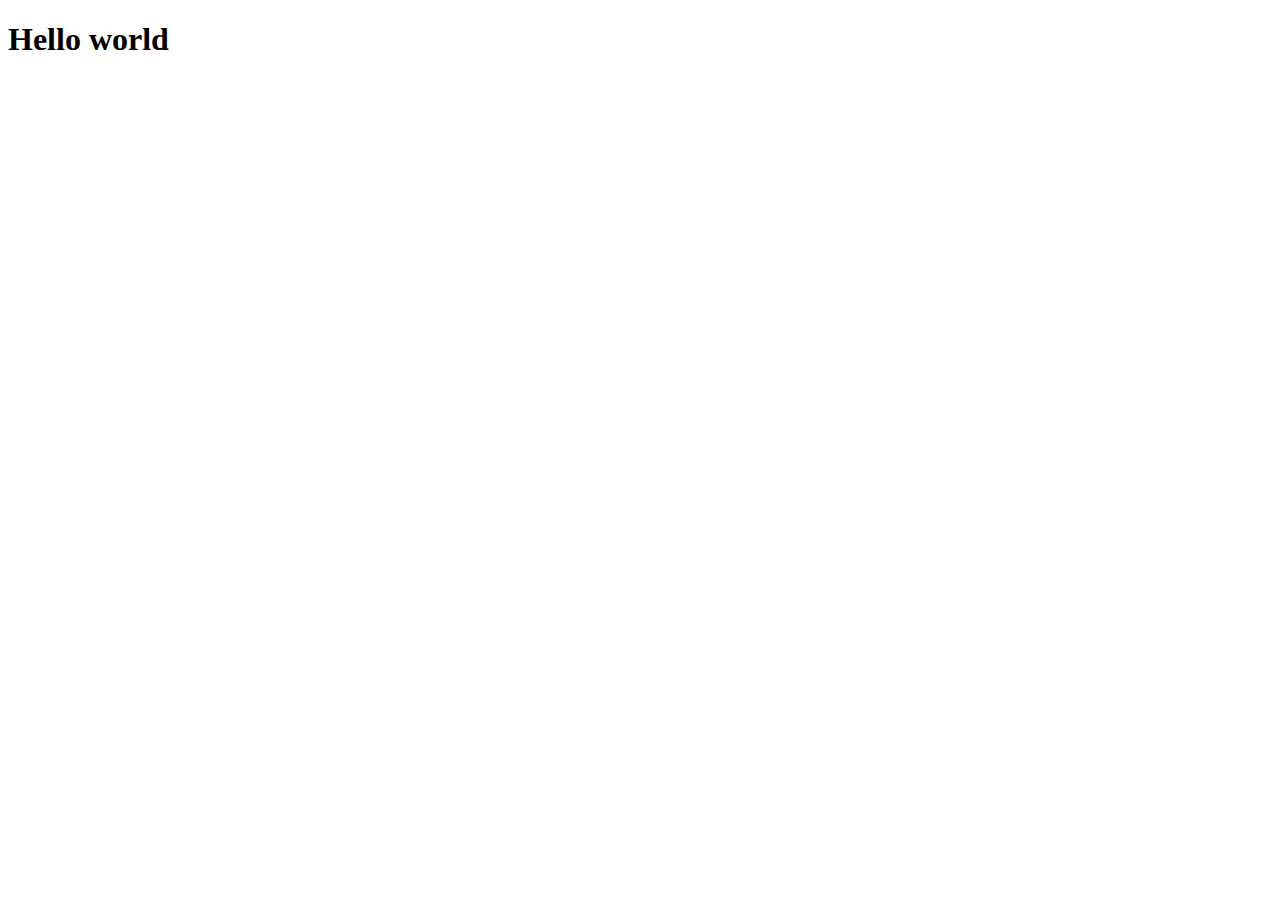
==== discussionBoard/index.html @ 01460291 "add boilerplate stuff (bootstrap and jquery)" ====
<!DOCTYPE html>
<html lang="en">
<head>
  <meta charset="UTF-8">
  <title>Document</title>
</head>
<body>
  <h1>Hello world</h1>


  <script src="bower_components/jquery/dist/jquery.js"></script>
  <script src="bower_components/bootstrap/dist/js/bootstrap.js"></script>
</body>
</html>
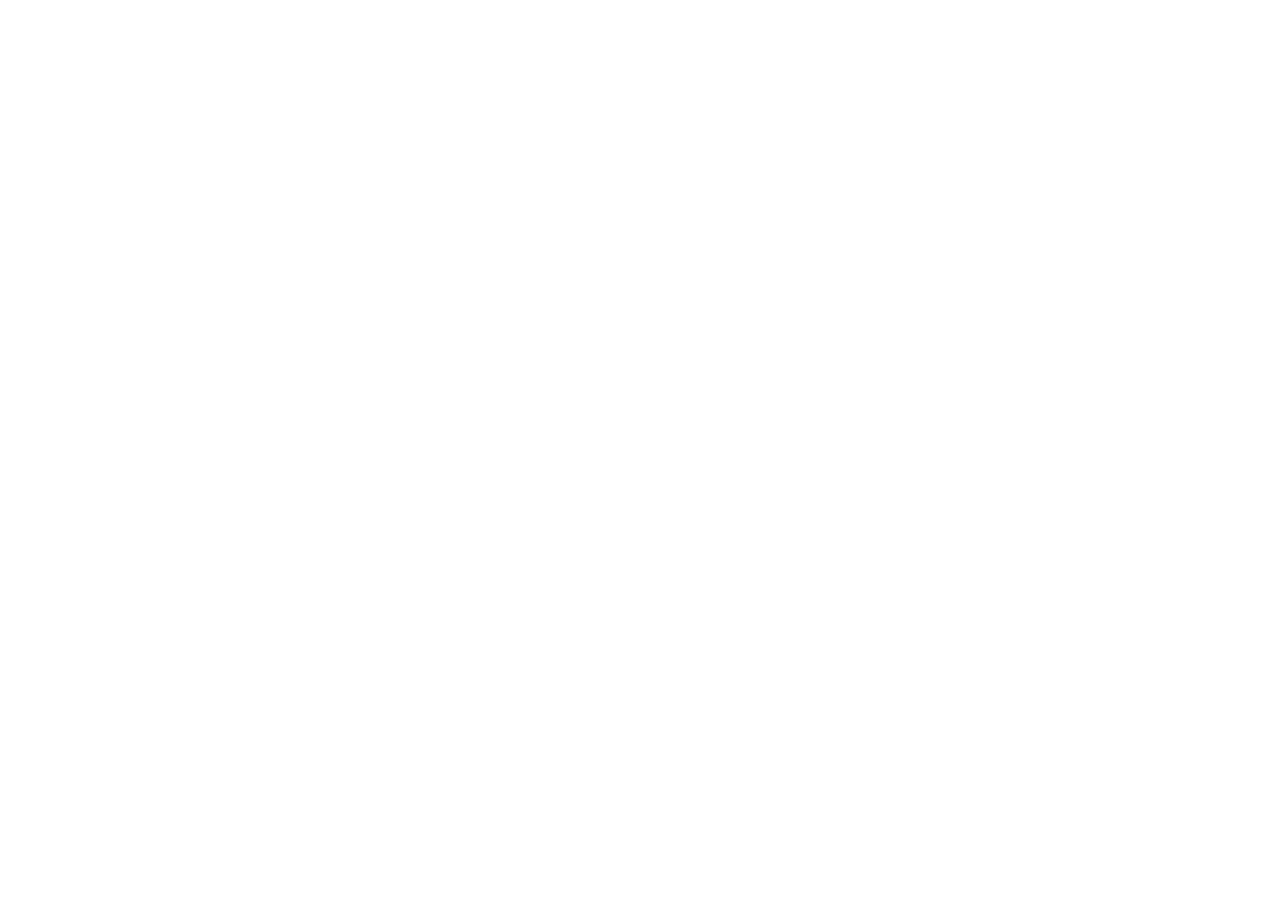
==== commit c4c5307d: "add CSS files I had forgot" ====
--- a/discussionBoard/index.html
+++ b/discussionBoard/index.html
@@ -3,9 +3,12 @@
 <head>
   <meta charset="UTF-8">
   <title>Document</title>
+
+  <link rel="stylesheet" href="bower_components/dist/css/bootstrap.css">
+  <link rel="stylesheet" href="bower_components/dist/css/bootstrap-theme.css">
 </head>
 <body>
-  <h1>Hello world</h1>
+
 
 
   <script src="bower_components/jquery/dist/jquery.js"></script>
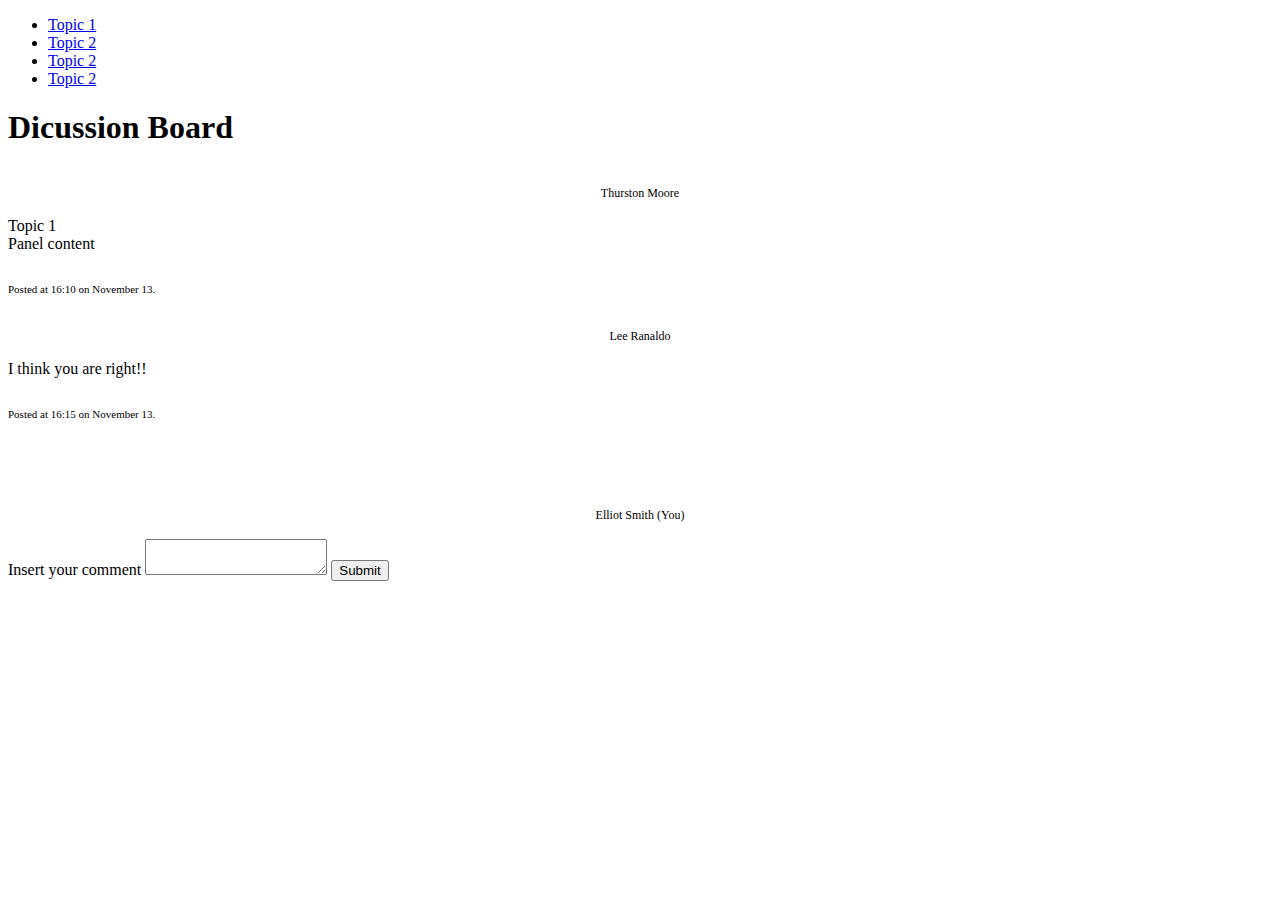
==== commit d7dd46a3: "add input for user commenting" ====
--- a/discussionBoard/index.html
+++ b/discussionBoard/index.html
@@ -4,12 +4,87 @@
   <meta charset="UTF-8">
   <title>Document</title>
 
-  <link rel="stylesheet" href="bower_components/dist/css/bootstrap.css">
-  <link rel="stylesheet" href="bower_components/dist/css/bootstrap-theme.css">
+  <link rel="stylesheet" href="bower_components/bootstrap/dist/css/bootstrap.css">
+  <link rel="stylesheet" href="bower_components/bootstrap/dist/css/bootstrap-theme.css">
+  <link rel="stylesheet" href="css/custom.css">
 </head>
 <body>
 
+  <div id="wrapper" class="container">
+    <div class="row">
+      <nav id="sidebar" class="col-sm-3">
+        <ul class="nav nav-pills nav-stacked">
+          <li class="active"><a href="#">Topic 1</a></li>
+          <li><a href="#">Topic 2</a></li>
+          <li><a href="#">Topic 2</a></li>
+          <li><a href="#">Topic 2</a></li>
+        </ul>
+      </nav>
 
+      <main class="col-sm-9">
+        <div class="row">
+          <div class="page-header" >
+            <h1>Dicussion Board</h1>
+          </div>
+        </div>
+
+        <!-- Start post -->
+        <div class="row">
+          <figure class="user-avatar col-sm-2 user-avatar">
+            <img src="images/avatar1.png" alt="">
+            <figcaption>Thurston Moore</figcaption>
+          </figure>
+          <div class="col-sm-10">
+            <div class="panel panel-default">
+              <div class="panel-heading">Topic 1</div>
+              <div class="panel-body">
+                Panel content
+                <div class="post-footer">
+                  Posted at 16:10 on November 13.
+                </div>
+              </div>
+            </div>
+          </div>
+        </div>
+        <!-- End Post -->
+
+        <div class="row">
+          <figure class="user-avatar col-sm-2 user-avatar">
+            <img src="images/avatar3.png" alt="">
+            <figcaption>Lee Ranaldo</figcaption>
+          </figure>
+          <div class="col-sm-10">
+            <div class="panel panel-default">
+              <div class="panel-body">
+                I think you are right!!
+                <div class="post-footer">
+                  Posted at 16:15 on November 13.
+                </div>
+                
+              </div>
+            </div>
+          </div>
+        </div>
+    
+        <br /><br /><br />
+        <div class="row">
+          <figure class="user-avatar col-sm-2 user-avatar">
+            <img src="images/avatar2.png" alt="">
+            <figcaption>Elliot Smith (You)</figcaption>
+          </figure>
+          <div class="col-sm-10">            
+            <div class="form-group">
+              <label for="">Insert your comment</label>
+              <textarea class="form-control"></textarea>
+              
+
+              <button id="submit" type="submit" class="btn btn-primary submit-button pull-right">Submit</button>
+            </div>
+          </div>
+        </div>
+      </main>
+    </div>
+  </div>
 
   <script src="bower_components/jquery/dist/jquery.js"></script>
   <script src="bower_components/bootstrap/dist/js/bootstrap.js"></script>
--- a/discussionBoard/css/custom.css
+++ b/discussionBoard/css/custom.css
@@ -0,0 +1,17 @@
+.user-avatar img{
+  width: 100%;
+}
+
+.post-footer{
+  padding-top: 30px;
+  font-size: 11px;
+}
+
+.submit-button{
+  margin-top: 10px;
+}
+
+.user-avatar figcaption{
+  text-align: center;
+  font-size: 12px;
+}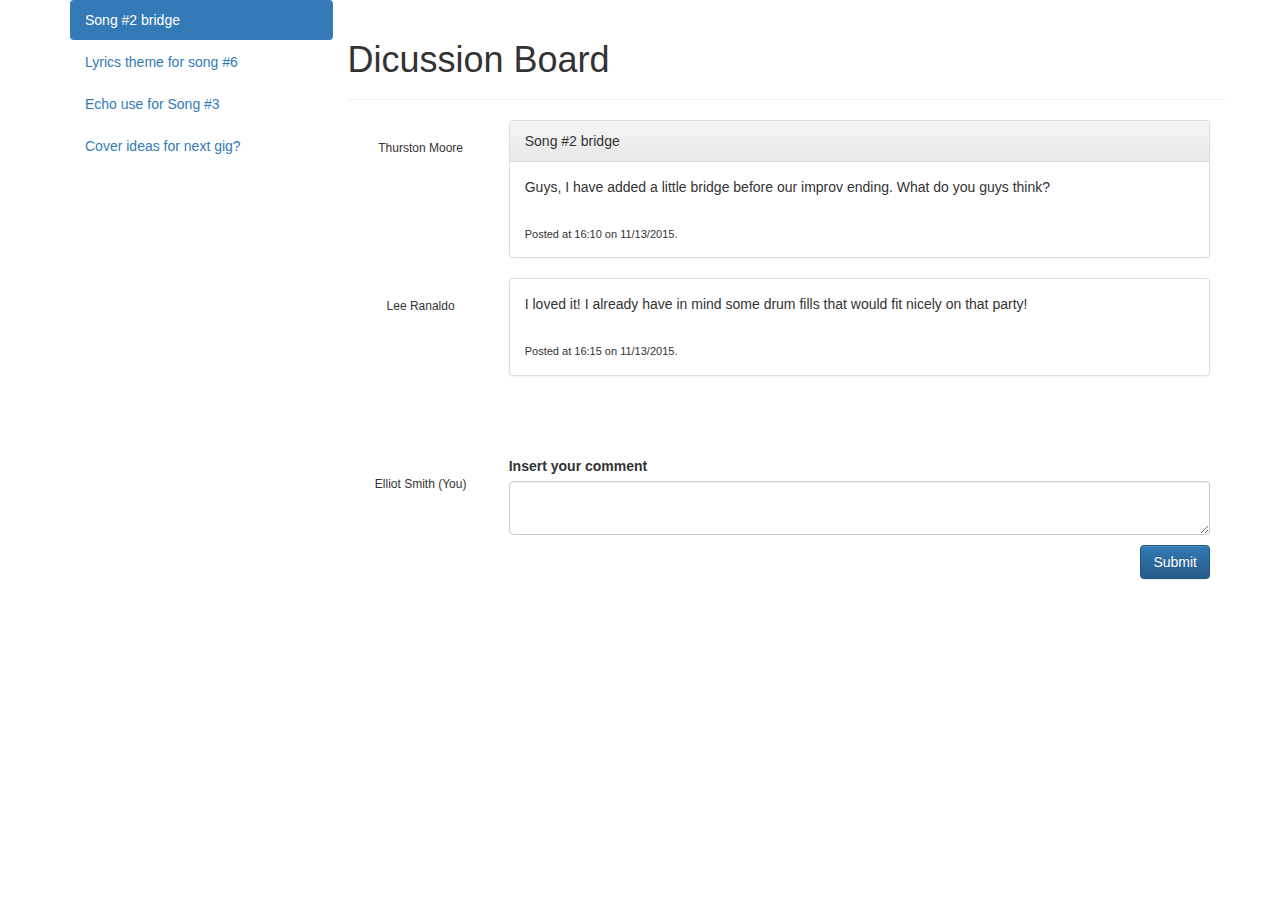
==== commit 894d2095: "remove bower" ====
--- a/discussionBoard/index.html
+++ b/discussionBoard/index.html
@@ -4,8 +4,8 @@
   <meta charset="UTF-8">
   <title>Document</title>
 
-  <link rel="stylesheet" href="bower_components/bootstrap/dist/css/bootstrap.css">
-  <link rel="stylesheet" href="bower_components/bootstrap/dist/css/bootstrap-theme.css">
+  <link rel="stylesheet" href="css/bootstrap.css">
+  <link rel="stylesheet" href="css/bootstrap-theme.css">
   <link rel="stylesheet" href="css/custom.css">
 </head>
 <body>
@@ -14,10 +14,10 @@
     <div class="row">
       <nav id="sidebar" class="col-sm-3">
         <ul class="nav nav-pills nav-stacked">
-          <li class="active"><a href="#">Topic 1</a></li>
-          <li><a href="#">Topic 2</a></li>
-          <li><a href="#">Topic 2</a></li>
-          <li><a href="#">Topic 2</a></li>
+          <li class="active"><a href="#">Song #2 bridge</a></li>
+          <li><a href="#">Lyrics theme for song #6</a></li>
+          <li><a href="#">Echo use for Song #3</a></li>
+          <li><a href="#">Cover ideas for next gig?</a></li>
         </ul>
       </nav>
 
@@ -28,65 +28,71 @@
           </div>
         </div>
 
-        <!-- Start post -->
-        <div class="row">
-          <figure class="user-avatar col-sm-2 user-avatar">
-            <img src="images/avatar1.png" alt="">
-            <figcaption>Thurston Moore</figcaption>
-          </figure>
-          <div class="col-sm-10">
-            <div class="panel panel-default">
-              <div class="panel-heading">Topic 1</div>
-              <div class="panel-body">
-                Panel content
-                <div class="post-footer">
-                  Posted at 16:10 on November 13.
+        <div id="post-list" class="post-list">
+          <!-- Start post -->
+          <div id="post-1" class="row">
+            <figure class="user-avatar col-sm-2 user-avatar">
+              <img src="images/avatar1.png" alt="">
+              <figcaption>Thurston Moore</figcaption>
+            </figure>
+            <div class="col-sm-10">
+              <div class="panel panel-default">
+                <div class="panel-heading">Song #2 bridge</div>
+                <div class="panel-body">
+                  Guys, I have added a little bridge before our improv ending. What do you guys think?
+                  <div class="post-footer">
+                    Posted at 16:10 on 11/13/2015.
+                  </div>
                 </div>
               </div>
             </div>
           </div>
-        </div>
-        <!-- End Post -->
+          <!-- End Post -->
 
-        <div class="row">
-          <figure class="user-avatar col-sm-2 user-avatar">
-            <img src="images/avatar3.png" alt="">
-            <figcaption>Lee Ranaldo</figcaption>
-          </figure>
-          <div class="col-sm-10">
-            <div class="panel panel-default">
-              <div class="panel-body">
-                I think you are right!!
-                <div class="post-footer">
-                  Posted at 16:15 on November 13.
+          <div id="post-2" class="row">
+            <figure class="user-avatar col-sm-2 user-avatar">
+              <img src="images/avatar3.png" alt="">
+              <figcaption>Lee Ranaldo</figcaption>
+            </figure>
+            <div class="col-sm-10">
+              <div class="panel panel-default">
+                <div class="panel-body">
+                  I loved it! I already have in mind some drum fills that would fit nicely on that party!
+                  <div class="post-footer">
+                    Posted at 16:15 on 11/13/2015.
+                  </div>
+                  
                 </div>
-                
               </div>
             </div>
-          </div>
+          </div>    
         </div>
-    
+
+
         <br /><br /><br />
         <div class="row">
           <figure class="user-avatar col-sm-2 user-avatar">
-            <img src="images/avatar2.png" alt="">
+            <img src="images/myAvatar.png" alt="">
             <figcaption>Elliot Smith (You)</figcaption>
           </figure>
           <div class="col-sm-10">            
             <div class="form-group">
               <label for="">Insert your comment</label>
-              <textarea class="form-control"></textarea>
+              <textarea id="input-content" class="form-control"></textarea>
               
 
               <button id="submit" type="submit" class="btn btn-primary submit-button pull-right">Submit</button>
             </div>
           </div>
         </div>
+
+
       </main>
     </div>
   </div>
 
-  <script src="bower_components/jquery/dist/jquery.js"></script>
-  <script src="bower_components/bootstrap/dist/js/bootstrap.js"></script>
+  <script src="js/jquery.js"></script>
+  <script src="js/bootstrap.js"></script>
+  <script src="js/script.js"></script>
 </body>
 </html>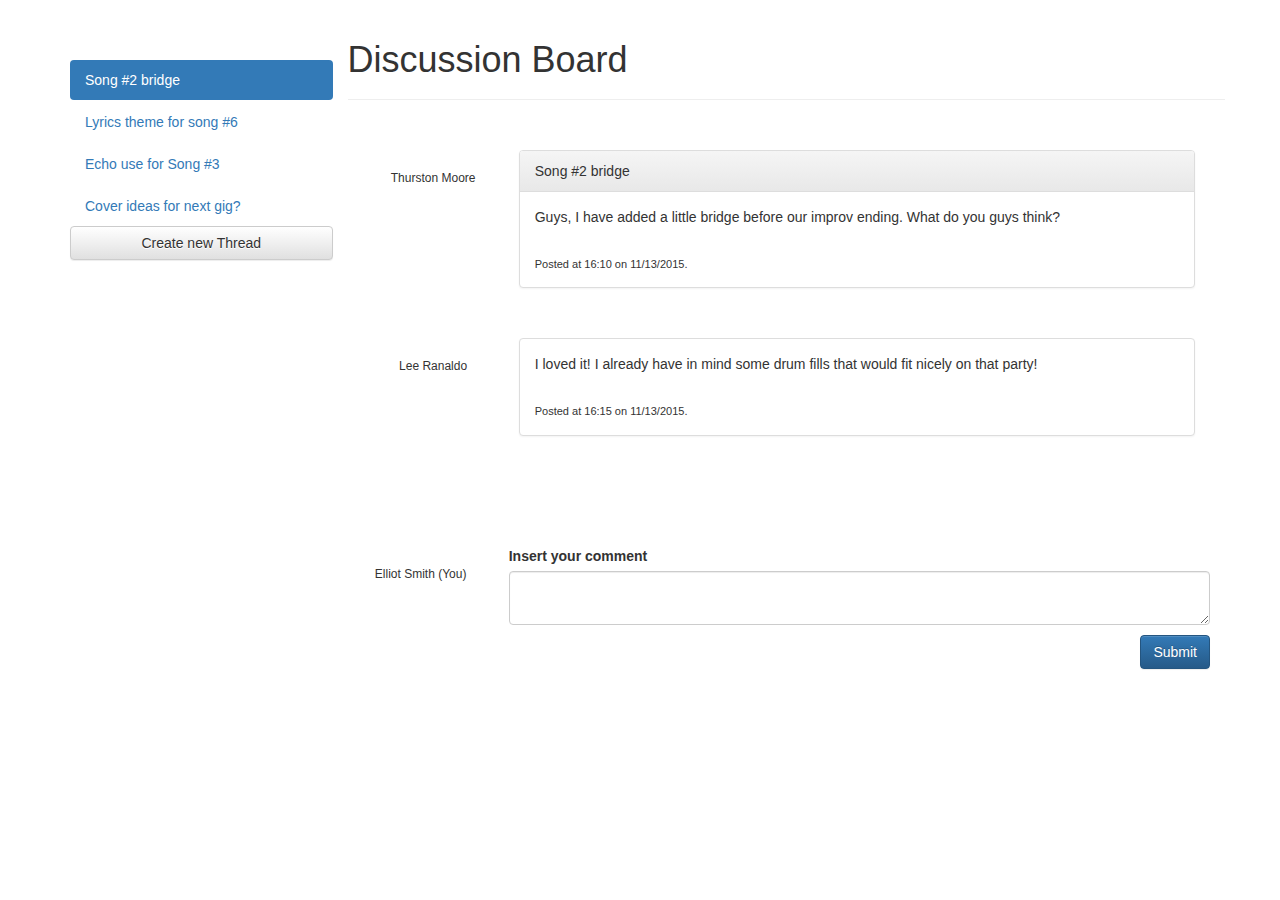
==== commit 9e4bfe8b: "add a 'create thread' button" ====
--- a/discussionBoard/index.html
+++ b/discussionBoard/index.html
@@ -18,19 +18,27 @@
           <li><a href="#">Lyrics theme for song #6</a></li>
           <li><a href="#">Echo use for Song #3</a></li>
           <li><a href="#">Cover ideas for next gig?</a></li>
+          
         </ul>
+
+        <ul class="nav nav-pills nav-stacked">
+          <li class="btn btn-default">Create new Thread</li>  
+        </ul>
+        
       </nav>
 
       <main class="col-sm-9">
         <div class="row">
-          <div class="page-header" >
-            <h1>Dicussion Board</h1>
+          <div class="page-header">
+            <h1>Discussion Board</h1>
           </div>
+
+                      
         </div>
 
         <div id="post-list" class="post-list">
           <!-- Start post -->
-          <div id="post-1" class="row">
+          <div id="post-1" class="row post">
             <figure class="user-avatar col-sm-2 user-avatar">
               <img src="images/avatar1.png" alt="">
               <figcaption>Thurston Moore</figcaption>
@@ -49,7 +57,7 @@
           </div>
           <!-- End Post -->
 
-          <div id="post-2" class="row">
+          <div id="post-2" class="row post">
             <figure class="user-avatar col-sm-2 user-avatar">
               <img src="images/avatar3.png" alt="">
               <figcaption>Lee Ranaldo</figcaption>
--- a/discussionBoard/css/custom.css
+++ b/discussionBoard/css/custom.css
@@ -14,4 +14,12 @@
 .user-avatar figcaption{
   text-align: center;
   font-size: 12px;
+}
+
+#sidebar{
+  margin-top: 60px;
+}
+
+.post{
+  margin: 30px 0;
 }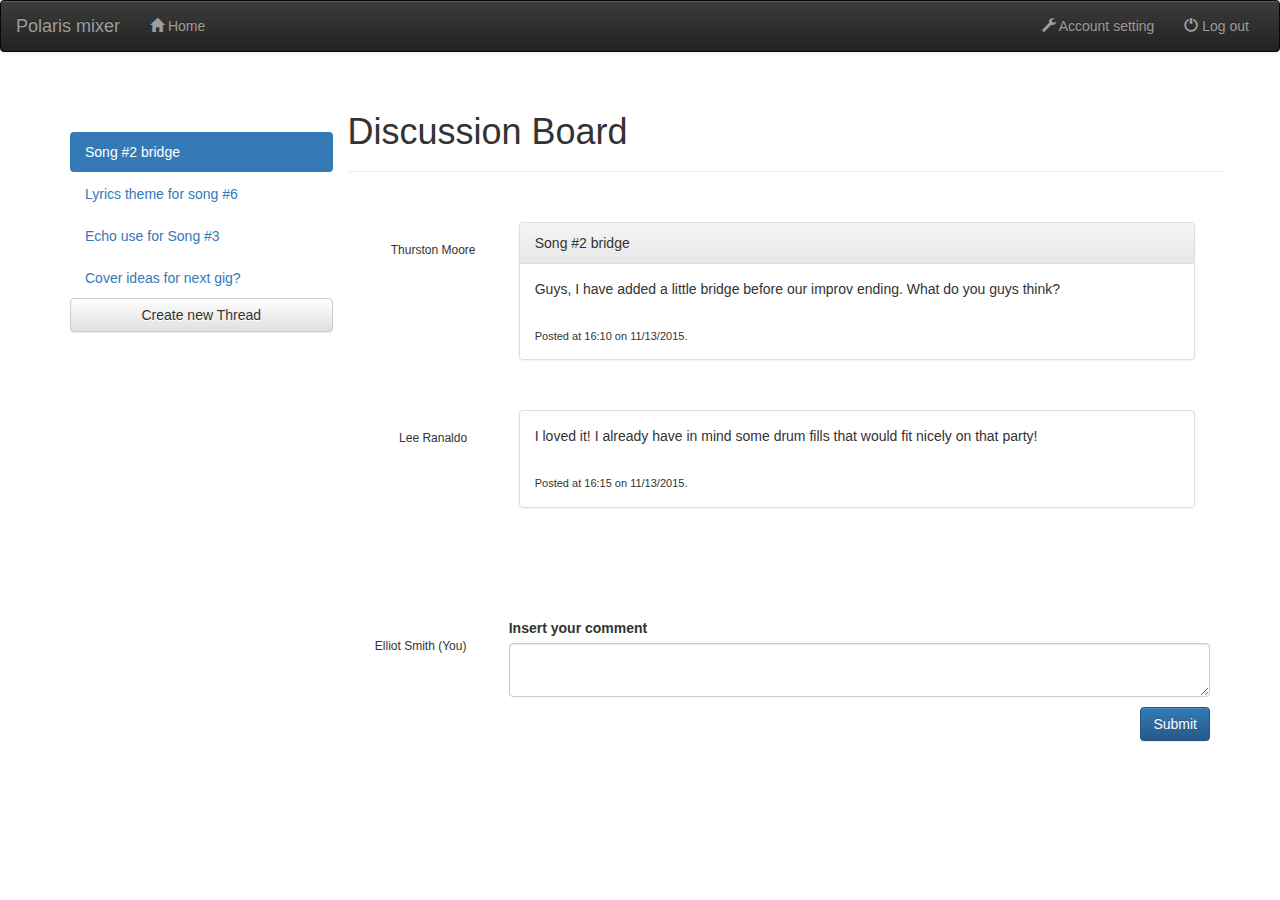
==== commit 4a96236e: "Add nav bar for the discussion board" ====
--- a/discussionBoard/index.html
+++ b/discussionBoard/index.html
@@ -1,5 +1,6 @@
 <!DOCTYPE html>
 <html lang="en">
+
 <head>
   <meta charset="UTF-8">
   <title>Document</title>
@@ -8,8 +9,29 @@
   <link rel="stylesheet" href="css/bootstrap-theme.css">
   <link rel="stylesheet" href="css/custom.css">
 </head>
+
 <body>
+  <nav class="navbar navbar-default navbar-inverse">
+    <div class="container-fluid">
+      <!-- Brand and toggle get grouped for better mobile display -->
+      <div class="navbar-header">
+        <a class="navbar-brand" href="#">Polaris mixer </a>
+      </div>
 
+      <!-- Collect the nav links, forms, and other content for toggling -->
+      <div class="collapse navbar-collapse" id="bs-example-navbar-collapse-1">
+        <ul class="nav navbar-nav">
+          <li><a href="#"><span class="glyphicon glyphicon-home" aria-hidden="true"></span> Home </a></li>
+        </ul>
+        <ul class="nav navbar-nav navbar-right">
+          <li><a href="#"><span class="glyphicon glyphicon-wrench" aria-hidden="true"></span> Account setting</a></li>
+          <li><a href="#"><span class="glyphicon glyphicon-off" aria-hidden="true"></span> Log out</a></li>
+        </ul>
+      </div>
+      <!-- /.navbar-collapse -->
+    </div>
+    <!-- /.container-fluid -->
+  </nav>
   <div id="wrapper" class="container">
     <div class="row">
       <nav id="sidebar" class="col-sm-3">
@@ -18,13 +40,13 @@
           <li><a href="#">Lyrics theme for song #6</a></li>
           <li><a href="#">Echo use for Song #3</a></li>
           <li><a href="#">Cover ideas for next gig?</a></li>
-          
+
         </ul>
 
         <ul class="nav nav-pills nav-stacked">
-          <li class="btn btn-default">Create new Thread</li>  
+          <li class="btn btn-default">Create new Thread</li>
         </ul>
-        
+
       </nav>
 
       <main class="col-sm-9">
@@ -33,7 +55,7 @@
             <h1>Discussion Board</h1>
           </div>
 
-                      
+
         </div>
 
         <div id="post-list" class="post-list">
@@ -69,25 +91,27 @@
                   <div class="post-footer">
                     Posted at 16:15 on 11/13/2015.
                   </div>
-                  
+
                 </div>
               </div>
             </div>
-          </div>    
+          </div>
         </div>
 
 
-        <br /><br /><br />
+        <br />
+        <br />
+        <br />
         <div class="row">
           <figure class="user-avatar col-sm-2 user-avatar">
             <img src="images/myAvatar.png" alt="">
             <figcaption>Elliot Smith (You)</figcaption>
           </figure>
-          <div class="col-sm-10">            
+          <div class="col-sm-10">
             <div class="form-group">
               <label for="">Insert your comment</label>
               <textarea id="input-content" class="form-control"></textarea>
-              
+
 
               <button id="submit" type="submit" class="btn btn-primary submit-button pull-right">Submit</button>
             </div>
@@ -103,4 +127,5 @@
   <script src="js/bootstrap.js"></script>
   <script src="js/script.js"></script>
 </body>
+
 </html>--- a/discussionBoard/css/custom.css
+++ b/discussionBoard/css/custom.css
@@ -22,4 +22,8 @@
 
 .post{
   margin: 30px 0;
+}
+
+.container{
+  margin-top: 0px;
 }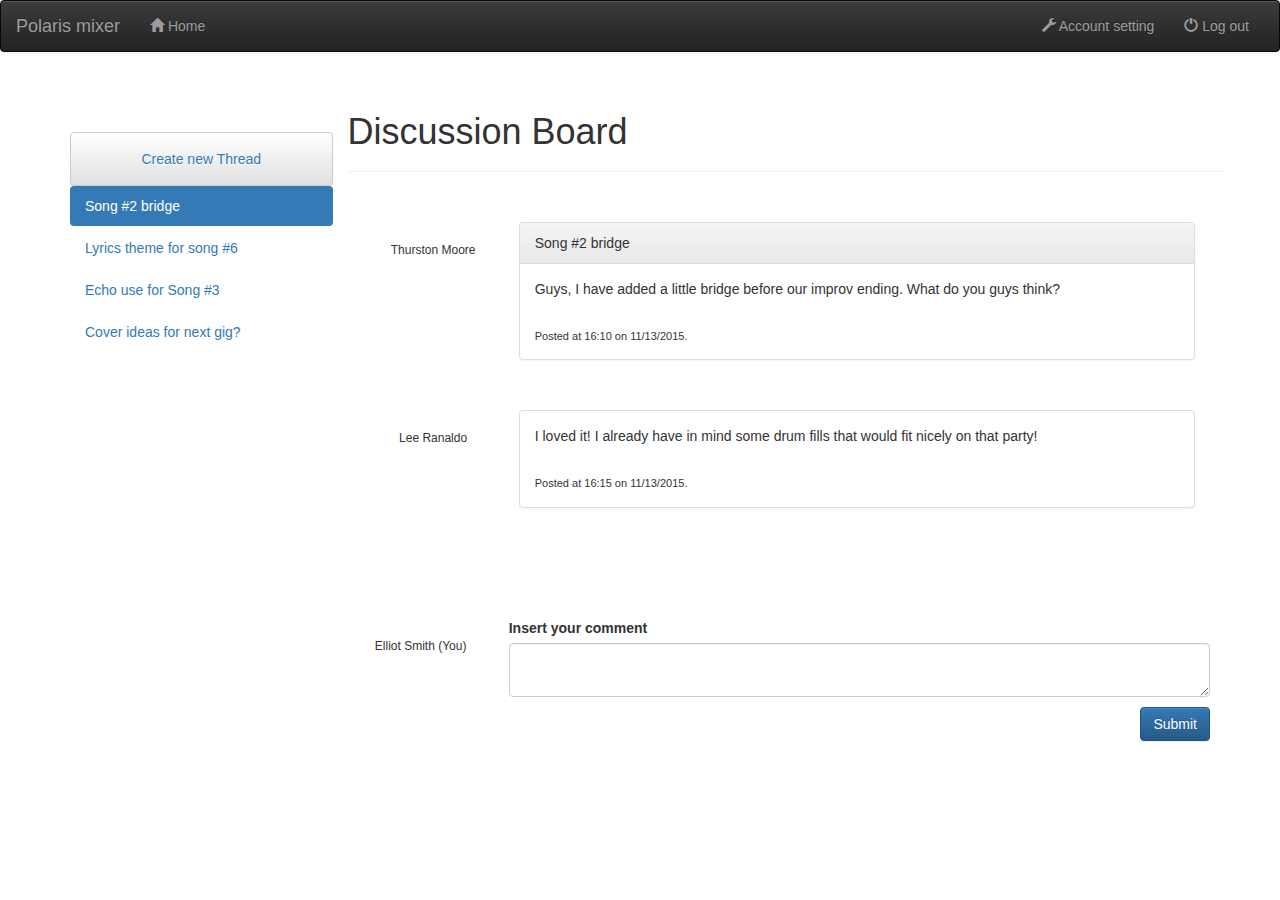
==== commit 284d9096: "moved create thread button to top" ====
--- a/discussionBoard/index.html
+++ b/discussionBoard/index.html
@@ -15,13 +15,13 @@
     <div class="container-fluid">
       <!-- Brand and toggle get grouped for better mobile display -->
       <div class="navbar-header">
-        <a class="navbar-brand" href="#">Polaris mixer </a>
+        <a class="navbar-brand" href="../homepage/index.html">Polaris mixer </a>
       </div>
 
       <!-- Collect the nav links, forms, and other content for toggling -->
       <div class="collapse navbar-collapse" id="bs-example-navbar-collapse-1">
         <ul class="nav navbar-nav">
-          <li><a href="#"><span class="glyphicon glyphicon-home" aria-hidden="true"></span> Home </a></li>
+          <li><a href="../homepage/index.html"><span class="glyphicon glyphicon-home" aria-hidden="true"></span> Home </a></li>
         </ul>
         <ul class="nav navbar-nav navbar-right">
           <li><a href="#"><span class="glyphicon glyphicon-wrench" aria-hidden="true"></span> Account setting</a></li>
@@ -36,16 +36,16 @@
     <div class="row">
       <nav id="sidebar" class="col-sm-3">
         <ul class="nav nav-pills nav-stacked">
-          <li class="active"><a href="#">Song #2 bridge</a></li>
-          <li><a href="#">Lyrics theme for song #6</a></li>
-          <li><a href="#">Echo use for Song #3</a></li>
-          <li><a href="#">Cover ideas for next gig?</a></li>
+          <li class="btn btn-default"><a href="createThread.html">Create new Thread</a></li>
+        </ul>
+        <ul class="nav nav-pills nav-stacked">
+          <li class="active"><a href="./index.html">Song #2 bridge</a></li>
+          <li><a href="./index2.html">Lyrics theme for song #6</a></li>
+          <li><a href="./index3.html">Echo use for Song #3</a></li>
+          <li><a href="./index4.html">Cover ideas for next gig?</a></li>
 
         </ul>
 
-        <ul class="nav nav-pills nav-stacked">
-          <li class="btn btn-default">Create new Thread</li>
-        </ul>
 
       </nav>
 
@@ -62,7 +62,7 @@
           <!-- Start post -->
           <div id="post-1" class="row post">
             <figure class="user-avatar col-sm-2 user-avatar">
-              <img src="images/avatar1.png" alt="">
+              <img src="images/myAvatar.png" alt="">
               <figcaption>Thurston Moore</figcaption>
             </figure>
             <div class="col-sm-10">
@@ -104,7 +104,7 @@
         <br />
         <div class="row">
           <figure class="user-avatar col-sm-2 user-avatar">
-            <img src="images/myAvatar.png" alt="">
+            <img src="images/avatar1.png" alt="">
             <figcaption>Elliot Smith (You)</figcaption>
           </figure>
           <div class="col-sm-10">
@@ -125,6 +125,7 @@
 
   <script src="js/jquery.js"></script>
   <script src="js/bootstrap.js"></script>
+  <script src ="js/toastr.min.js"></script>
   <script src="js/script.js"></script>
 </body>
 
